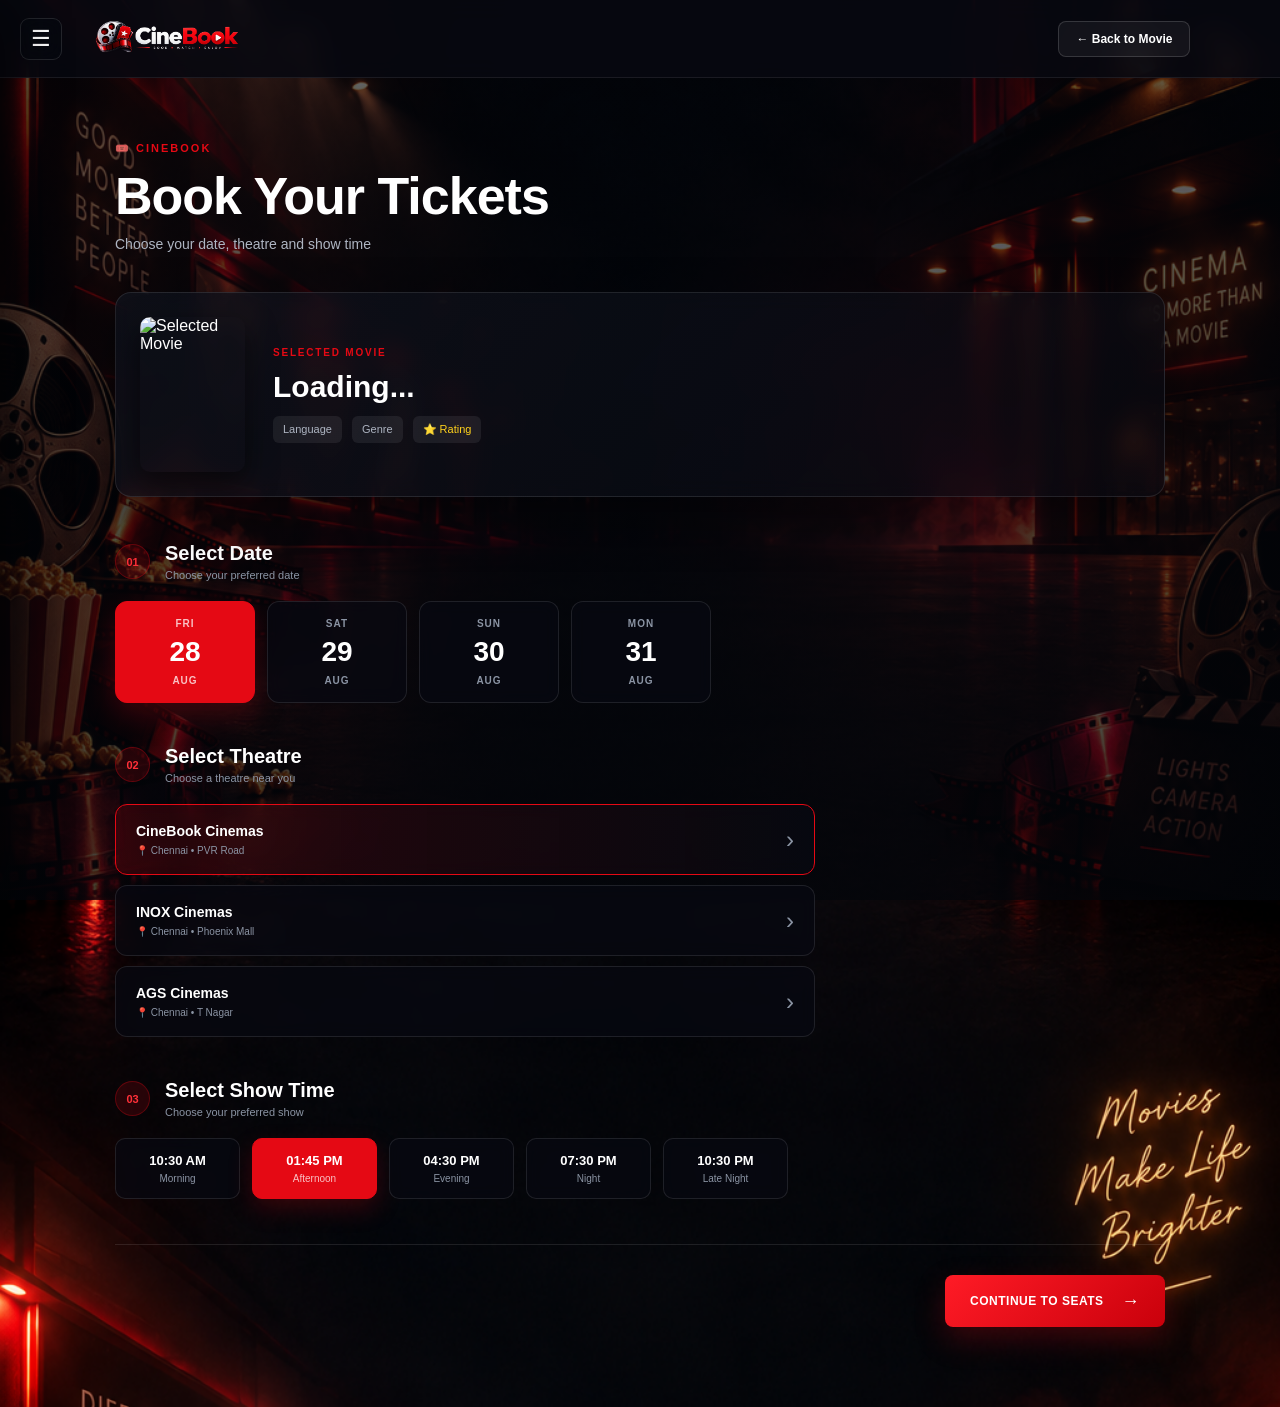
==== cinebook/booking.html @ da177b56 "first push" ====
<!DOCTYPE html>
<html lang="en">

<head>
    <meta charset="UTF-8">

    <meta name="viewport"
          content="width=device-width, initial-scale=1.0">

    <title>CineBook | Book Tickets</title>
    <link rel="icon" type="image/png" href="assests/logos/cinebook-icon.png">

    <link rel="stylesheet" href="css/booking.css">
</head>

<body>
    <!-- =========================================
     SIDEBAR MENU
========================================= -->

<button class="menu-button" id="menuButton" type="button">
    ☰
</button>

<aside class="sidebar" id="sidebar">

    <div class="sidebar-header">

        <div class="sidebar-logo">
            <img
                src="assests/logos/cinebook-logo.png"
                alt="CineBook Logo"
            >
        </div>

        <button
            class="close-sidebar"
            id="closeSidebar"
            type="button">
            ×
        </button>

    </div>


    <nav class="sidebar-nav">

        <a href="index.html" class="nav-item">
            <span>🏠</span>
            <p>Home</p>
        </a>

        <a href="movies.html" class="nav-item">
            <span>🎬</span>
            <p>Movies</p>
        </a>

        <a href="index.html#trending" class="nav-item">
            <span>🔥</span>
            <p>Trending</p>
        </a>

        <a href="index.html#recent" class="nav-item">
            <span>🆕</span>
            <p>Recently Added</p>
        </a>

        <a href="index.html#languages" class="nav-item">
            <span>🌐</span>
            <p>Languages</p>
        </a>

        <div class="sidebar-divider"></div>

        <a href="profile.html" class="nav-item">
            <span>👤</span>
            <p>Profile</p>
        </a>

        <a href="#" class="nav-item" id="bookingLogoutButton">
            <span>🚪</span>
            <p>Logout</p>
        </a>

    </nav>


    <div class="sidebar-bottom">
        <p>Enjoy your movie night 🍿</p>
    </div>

</aside>


<div class="sidebar-overlay" id="sidebarOverlay"></div>


    <!-- HEADER -->
    <header class="booking-header">
        <a href="index.html" class="brand">
    <img
        src="assests/logos/cinebook-logo.png"
        alt="CineBook Logo"
    >
</a>

        <a href="movie-details.html" class="back-link">
            ← Back to Movie
        </a>

    </header>


    <!-- BOOKING PAGE -->
    <main class="booking-page">

        <div class="booking-container">

            <!-- PAGE TITLE -->
            <div class="booking-heading">

                <span>🎟️ CINEBOOK</span>

                <h1>
                    Book Your Tickets
                </h1>

                <p>
                    Choose your date, theatre and show time
                </p>

            </div>


            <!-- SELECTED MOVIE -->
            <section class="selected-movie">

                <div class="selected-movie-poster">

                    <img
                        id="bookingMoviePoster"
                        src=""
                        alt="Selected Movie"
                    >

                </div>


                <div class="selected-movie-info">

                    <span class="movie-label">
                        SELECTED MOVIE
                    </span>

                    <h2 id="bookingMovieTitle">
                        Loading...
                    </h2>

                    <div class="booking-movie-meta">

                        <span id="bookingMovieLanguage">
                            Language
                        </span>

                        <span id="bookingMovieGenre">
                            Genre
                        </span>

                        <span id="bookingMovieRating">
                            ⭐ Rating
                        </span>

                    </div>

                </div>

            </section>


            <!-- DATE -->
            <section class="booking-section">

                <div class="section-title">

                    <span>01</span>

                    <div>
                        <h2>Select Date</h2>
                        <p>Choose your preferred date</p>
                    </div>

                </div>


                <div class="date-options">

                    <button class="date-card active" type="button">

                        <span>FRI</span>
                        <strong>28</strong>
                        <small>AUG</small>

                    </button>

                    <button class="date-card" type="button">

                        <span>SAT</span>
                        <strong>29</strong>
                        <small>AUG</small>

                    </button>

                    <button class="date-card" type="button">

                        <span>SUN</span>
                        <strong>30</strong>
                        <small>AUG</small>

                    </button>

                    <button class="date-card" type="button">

                        <span>MON</span>
                        <strong>31</strong>
                        <small>AUG</small>

                    </button>

                </div>

            </section>


            <!-- THEATRE -->
            <section class="booking-section">

                <div class="section-title">

                    <span>02</span>

                    <div>
                        <h2>Select Theatre</h2>
                        <p>Choose a theatre near you</p>
                    </div>

                </div>


                <div class="theatre-options">

                    <button class="theatre-card active"
                            type="button">

                        <div>
                            <strong>CineBook Cinemas</strong>

                            <small>
                                📍 Chennai • PVR Road
                            </small>
                        </div>

                        <span>›</span>

                    </button>


                    <button class="theatre-card"
                            type="button">

                        <div>
                            <strong>INOX Cinemas</strong>

                            <small>
                                📍 Chennai • Phoenix Mall
                            </small>
                        </div>

                        <span>›</span>

                    </button>


                    <button class="theatre-card"
                            type="button">

                        <div>
                            <strong>AGS Cinemas</strong>

                            <small>
                                📍 Chennai • T Nagar
                            </small>
                        </div>

                        <span>›</span>

                    </button>

                </div>

            </section>


            <!-- SHOW TIME -->
            <section class="booking-section">

                <div class="section-title">

                    <span>03</span>

                    <div>
                        <h2>Select Show Time</h2>
                        <p>Choose your preferred show</p>
                    </div>

                </div>


                <div class="time-options">

                    <button class="time-card" type="button">
                        <strong>10:30 AM</strong>
                        <small>Morning</small>
                    </button>

                    <button class="time-card active" type="button">
                        <strong>01:45 PM</strong>
                        <small>Afternoon</small>
                    </button>

                    <button class="time-card" type="button">
                        <strong>04:30 PM</strong>
                        <small>Evening</small>
                    </button>

                    <button class="time-card" type="button">
                        <strong>07:30 PM</strong>
                        <small>Night</small>
                    </button>

                    <button class="time-card" type="button">
                        <strong>10:30 PM</strong>
                        <small>Late Night</small>
                    </button>

                </div>

            </section>


            <!-- CONTINUE -->
            <div class="booking-continue">

                <button
                    type="button"
                    id="continueBooking"
                    class="continue-button">

                    CONTINUE TO SEATS
                    <span>→</span>

                </button>

            </div>

        </div>

    </main>


    <!-- JAVASCRIPT -->

    <script src="data/movies.js"></script>

    <script src="js/booking.js"></script>
    <script>
    const menuButton = document.getElementById("menuButton");
    const sidebar = document.getElementById("sidebar");
    const closeSidebar = document.getElementById("closeSidebar");
    const sidebarOverlay = document.getElementById("sidebarOverlay");

    menuButton.addEventListener("click", function () {
        sidebar.classList.add("active");
        sidebarOverlay.classList.add("active");
    });

    closeSidebar.addEventListener("click", function () {
        sidebar.classList.remove("active");
        sidebarOverlay.classList.remove("active");
    });

    sidebarOverlay.addEventListener("click", function () {
        sidebar.classList.remove("active");
        sidebarOverlay.classList.remove("active");
    });
</script>


</body>

</html>
---- cinebook/css/booking.css ----
/* =========================================
   CINEBOOK - BOOKING PAGE
========================================= */

* {
    margin: 0;
    padding: 0;
    box-sizing: border-box;
}


/* =========================================
   BODY - CINEMATIC BACKGROUND
========================================= */

body {
    min-height: 100vh;

    color: #ffffff;

    font-family: Arial, Helvetica, sans-serif;

    background:
        linear-gradient(
            rgba(3, 5, 10, 0.62),
            rgba(3, 5, 10, 0.74)
        ),
        url("../assests/images/backgrounds/homepage-bg.jpg");

    background-size: cover;
    background-position: center top;
    background-repeat: no-repeat;
    background-attachment: fixed;
}


/* =========================================
   HEADER
========================================= */

.booking-header {
    height: 78px;

    display: flex;
    align-items: center;
    justify-content: space-between;

    padding: 0 7%;

    background: rgba(7, 9, 16, 0.88);

    border-bottom: 1px solid rgba(255, 255, 255, 0.08);

    backdrop-filter: blur(12px);

    position: sticky;
    top: 0;

    z-index: 100;
}


/* =========================================
   LOGO
========================================= */

.booking-logo {
    color: #ffffff;

    text-decoration: none;

    font-size: 24px;
    font-weight: 800;
}

.booking-logo span {
    color: #e50914;
}


/* IMAGE LOGO */

.brand {
    display: flex;
    align-items: center;

    text-decoration: none;
}

.brand img {
    width: 155px;
    height: auto;

    display: block;

    object-fit: contain;
}


/* =========================================
   BACK BUTTON
========================================= */

.back-link {
    padding: 10px 17px;

    border: 1px solid rgba(255, 255, 255, 0.15);

    border-radius: 8px;

    background: rgba(255, 255, 255, 0.05);

    color: #ffffff;

    text-decoration: none;

    font-size: 12px;
    font-weight: 700;

    transition: 0.3s ease;
}

.back-link:hover {
    background: #e50914;

    border-color: #e50914;

    transform: translateY(-2px);
}


/* =========================================
   PAGE
========================================= */

.booking-page {
    min-height: calc(100vh - 78px);

    padding: 60px 7% 80px;

    /* IMPORTANT:
       Don't cover the body background */
    background: transparent;
}

.booking-container {
    width: 100%;

    max-width: 1050px;

    margin: 0 auto;
}


/* =========================================
   HEADING
========================================= */

.booking-heading {
    margin-bottom: 40px;
}

.booking-heading > span {
    color: #e50914;

    font-size: 11px;
    font-weight: 800;

    letter-spacing: 2px;
}

.booking-heading h1 {
    margin-top: 10px;

    font-size: clamp(32px, 5vw, 52px);

    font-weight: 900;

    letter-spacing: -1px;
}

.booking-heading p {
    margin-top: 10px;

    color: #aeb5c2;

    font-size: 14px;
}


/* =========================================
   SELECTED MOVIE
========================================= */

.selected-movie {
    display: flex;
    align-items: center;

    gap: 28px;

    padding: 24px;

    margin-bottom: 45px;

    border: 1px solid rgba(255, 255, 255, 0.10);

    border-radius: 16px;

    background:
        linear-gradient(
            135deg,
            rgba(15, 18, 28, 0.78),
            rgba(8, 10, 18, 0.62)
        );

    backdrop-filter: blur(10px);

    box-shadow:
        0 20px 50px rgba(0, 0, 0, 0.35);
}

.selected-movie-poster {
    width: 105px;
    height: 155px;

    flex-shrink: 0;

    overflow: hidden;

    border-radius: 10px;

    box-shadow:
        0 12px 30px rgba(0, 0, 0, 0.55);
}

.selected-movie-poster img {
    width: 100%;
    height: 100%;

    display: block;

    object-fit: cover;
}

.selected-movie-info {
    display: flex;
    flex-direction: column;

    gap: 12px;
}

.movie-label {
    color: #e50914;

    font-size: 10px;
    font-weight: 800;

    letter-spacing: 1.8px;
}

.selected-movie-info h2 {
    font-size: 30px;

    font-weight: 800;
}

.booking-movie-meta {
    display: flex;

    flex-wrap: wrap;

    gap: 10px;
}

.booking-movie-meta span {
    padding: 7px 10px;

    border-radius: 6px;

    background: rgba(255, 255, 255, 0.07);

    color: #aeb5c2;

    font-size: 11px;
}

.booking-movie-meta span:last-child {
    color: #ffd21c;
}


/* =========================================
   BOOKING SECTION
========================================= */

.booking-section {
    margin-bottom: 42px;
}

.section-title {
    display: flex;
    align-items: center;

    gap: 15px;

    margin-bottom: 20px;
}

.section-title > span {
    width: 35px;
    height: 35px;

    display: flex;
    align-items: center;
    justify-content: center;

    border-radius: 50%;

    background: rgba(229, 9, 20, 0.15);

    border: 1px solid rgba(229, 9, 20, 0.3);

    color: #ff3038;

    font-size: 11px;
    font-weight: 800;
}

.section-title h2 {
    font-size: 20px;

    font-weight: 800;
}

.section-title p {
    margin-top: 4px;

    color: #8b94a4;

    font-size: 11px;
}


/* =========================================
   DATE OPTIONS
========================================= */

.date-options {
    display: grid;

    grid-template-columns:
        repeat(4, minmax(90px, 140px));

    gap: 12px;
}

.date-card {
    padding: 16px 10px;

    border: 1px solid rgba(255, 255, 255, 0.10);

    border-radius: 12px;

    background: rgba(8, 10, 18, 0.68);

    backdrop-filter: blur(8px);

    color: #ffffff;

    cursor: pointer;

    transition: 0.3s ease;
}

.date-card span,
.date-card small {
    display: block;

    color: #8b94a4;

    font-size: 10px;
    font-weight: 700;

    letter-spacing: 1px;
}

.date-card strong {
    display: block;

    margin: 7px 0;

    font-size: 28px;
}

.date-card:hover {
    border-color: rgba(229, 9, 20, 0.5);

    transform: translateY(-4px);
}

.date-card.active {
    background: #e50914;

    border-color: #e50914;

    box-shadow:
        0 12px 30px rgba(229, 9, 20, 0.25);
}

.date-card.active span,
.date-card.active small {
    color: rgba(255, 255, 255, 0.75);
}


/* =========================================
   THEATRES
========================================= */

.theatre-options {
    display: grid;

    gap: 10px;

    max-width: 700px;
}

.theatre-card {
    width: 100%;

    display: flex;
    align-items: center;
    justify-content: space-between;

    padding: 18px 20px;

    border: 1px solid rgba(255, 255, 255, 0.10);

    border-radius: 12px;

    background: rgba(8, 10, 18, 0.68);

    backdrop-filter: blur(8px);

    color: #ffffff;

    text-align: left;

    cursor: pointer;

    transition: 0.3s ease;
}

.theatre-card div {
    display: flex;

    flex-direction: column;

    gap: 6px;
}

.theatre-card strong {
    font-size: 14px;
}

.theatre-card small {
    color: #8b94a4;

    font-size: 10px;
}

.theatre-card > span {
    color: #8b94a4;

    font-size: 24px;

    transition: 0.3s ease;
}

.theatre-card:hover {
    border-color: rgba(229, 9, 20, 0.4);

    transform: translateX(4px);
}

.theatre-card:hover > span {
    color: #e50914;
}

.theatre-card.active {
    border-color: #e50914;

    background:
        linear-gradient(
            90deg,
            rgba(229, 9, 20, 0.16),
            rgba(8, 10, 18, 0.70)
        );
}


/* =========================================
   SHOW TIMES
========================================= */

.time-options {
    display: flex;

    flex-wrap: wrap;

    gap: 12px;
}

.time-card {
    min-width: 125px;

    padding: 14px 18px;

    border: 1px solid rgba(255, 255, 255, 0.10);

    border-radius: 10px;

    background: rgba(8, 10, 18, 0.68);

    backdrop-filter: blur(8px);

    color: #ffffff;

    cursor: pointer;

    transition: 0.3s ease;
}

.time-card strong {
    display: block;

    font-size: 13px;
}

.time-card small {
    display: block;

    margin-top: 5px;

    color: #8b94a4;

    font-size: 10px;
}

.time-card:hover {
    border-color: rgba(229, 9, 20, 0.5);

    transform: translateY(-3px);
}

.time-card.active {
    background: #e50914;

    border-color: #e50914;

    box-shadow:
        0 10px 25px rgba(229, 9, 20, 0.22);
}

.time-card.active small {
    color: rgba(255, 255, 255, 0.75);
}


/* =========================================
   CONTINUE BUTTON
========================================= */

.booking-continue {
    display: flex;

    justify-content: flex-end;

    margin-top: 45px;

    padding-top: 30px;

    border-top: 1px solid rgba(255, 255, 255, 0.10);
}

.continue-button {
    min-height: 52px;

    padding: 0 25px;

    display: flex;

    align-items: center;

    gap: 18px;

    border: none;

    border-radius: 8px;

    background:
        linear-gradient(
            135deg,
            #ff1b26,
            #c9000b
        );

    color: #ffffff;

    font-size: 12px;
    font-weight: 800;

    letter-spacing: 0.5px;

    cursor: pointer;

    box-shadow:
        0 12px 30px rgba(229, 9, 20, 0.25);

    transition: 0.3s ease;
}

.continue-button span {
    font-size: 18px;

    transition: transform 0.3s ease;
}

.continue-button:hover {
    transform: translateY(-4px);

    box-shadow:
        0 18px 40px rgba(229, 9, 20, 0.4);
}

.continue-button:hover span {
    transform: translateX(5px);
}


/* =========================================
   RESPONSIVE
========================================= */

@media (max-width: 700px) {

    .booking-header {
        padding: 0 5%;
    }

    .booking-page {
        padding: 45px 5% 60px;
    }

    .selected-movie {
        align-items: flex-start;
    }

    .selected-movie-info h2 {
        font-size: 24px;
    }

    .date-options {
        grid-template-columns:
            repeat(2, 1fr);
    }

    .booking-continue {
        justify-content: stretch;
    }

    .continue-button {
        width: 100%;

        justify-content: center;
    }
}


@media (max-width: 480px) {

    .brand img {
        width: 130px;
    }

    .booking-logo {
        font-size: 20px;
    }

    .back-link {
        padding: 8px 10px;

        font-size: 10px;
    }

    .selected-movie {
        flex-direction: column;
    }

    .selected-movie-poster {
        width: 120px;
        height: 175px;
    }

    .time-options {
        display: grid;

        grid-template-columns:
            repeat(2, 1fr);
    }

    .time-card {
        min-width: 0;
    }
}
/* =========================================
   SIDE MENU
========================================= */

.menu-button {
    position: fixed;

    top: 18px;
    left: 20px;

    width: 42px;
    height: 42px;

    display: flex;
    align-items: center;
    justify-content: center;

    border: 1px solid rgba(255, 255, 255, 0.12);
    border-radius: 9px;

    background: rgba(7, 9, 16, 0.85);

    color: #ffffff;

    font-size: 22px;

    cursor: pointer;

    z-index: 1000;

    backdrop-filter: blur(12px);

    transition: 0.3s ease;
}

.menu-button:hover {
    background: #e50914;
    border-color: #e50914;

    transform: translateY(-2px);
}


/* SIDEBAR */

.sidebar {
    position: fixed;

    top: 0;
    left: 0;

    width: 280px;
    height: 100vh;

    padding: 25px 18px;

    background:
        linear-gradient(
            180deg,
            rgba(12, 14, 23, 0.98),
            rgba(5, 7, 12, 0.98)
        );

    border-right: 1px solid rgba(255, 255, 255, 0.08);

    box-shadow:
        15px 0 50px rgba(0, 0, 0, 0.45);

    backdrop-filter: blur(18px);

    z-index: 1100;

    transform: translateX(-100%);

    transition: transform 0.35s ease;

    overflow-y: auto;
}


/* OPEN SIDEBAR */

.sidebar.active {
    transform: translateX(0);
}


/* SIDEBAR HEADER */

.sidebar-header {
    min-height: 60px;

    display: flex;
    align-items: center;
    justify-content: space-between;

    margin-bottom: 25px;
}


/* LOGO */

.sidebar-logo {
    display: flex;
    align-items: center;

    width: 150px;
    height: 45px;

    overflow: hidden;
}

.sidebar-logo img {
    width: 150px;
    height: auto;

    display: block;

    object-fit: contain;
}


/* CLOSE BUTTON */

.close-sidebar {
    width: 35px;
    height: 35px;

    border: none;
    border-radius: 8px;

    background: rgba(255, 255, 255, 0.06);

    color: #ffffff;

    font-size: 23px;

    cursor: pointer;

    transition: 0.3s ease;
}

.close-sidebar:hover {
    background: #e50914;
}


/* NAVIGATION */

.sidebar-nav {
    display: flex;
    flex-direction: column;

    gap: 7px;
}


.nav-item {
    min-height: 48px;

    display: flex;
    align-items: center;

    gap: 14px;

    padding: 0 15px;

    border-radius: 9px;

    color: #aeb5c2;

    text-decoration: none;

    transition: 0.25s ease;
}

.nav-item span {
    width: 25px;

    text-align: center;

    font-size: 18px;
}

.nav-item p {
    margin: 0;

    font-size: 12px;
    font-weight: 700;
}


.nav-item:hover {
    background: rgba(229, 9, 20, 0.10);

    color: #ffffff;

    transform: translateX(4px);
}


/* DIVIDER */

.sidebar-divider {
    height: 1px;

    margin: 15px 5px;

    background: rgba(255, 255, 255, 0.08);
}


/* BOTTOM */

.sidebar-bottom {
    margin-top: 30px;

    padding: 18px;

    border-radius: 10px;

    background: rgba(255, 255, 255, 0.035);

    text-align: center;
}

.sidebar-bottom p {
    color: #687283;

    font-size: 10px;

    line-height: 1.5;
}


/* OVERLAY */

.sidebar-overlay {
    position: fixed;

    inset: 0;

    background: rgba(0, 0, 0, 0.60);

    opacity: 0;
    visibility: hidden;

    z-index: 1050;

    transition: 0.3s ease;
}

.sidebar-overlay.active {
    opacity: 1;
    visibility: visible;
}


/* MOBILE */

@media (max-width: 600px) {

    .menu-button {
        top: 17px;
        left: 15px;

        width: 40px;
        height: 40px;
    }

    .sidebar {
        width: 260px;
    }

}
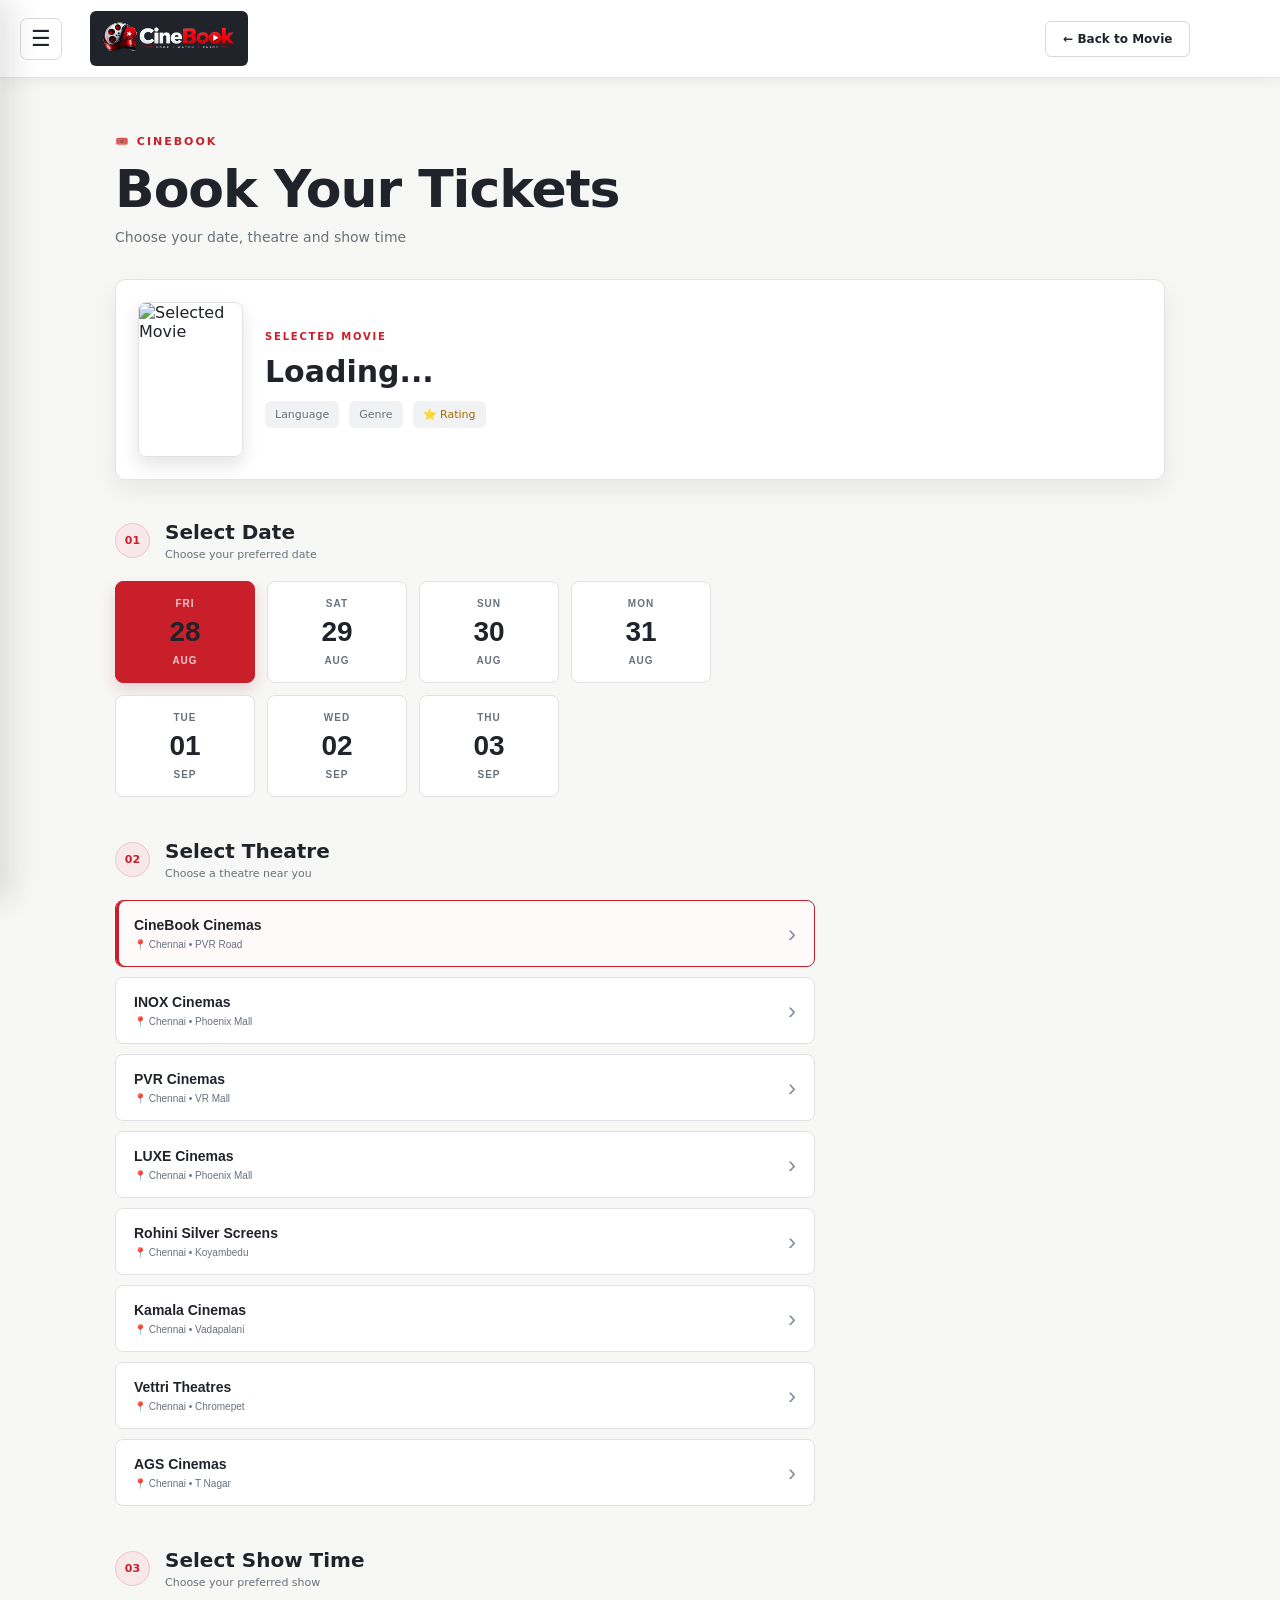
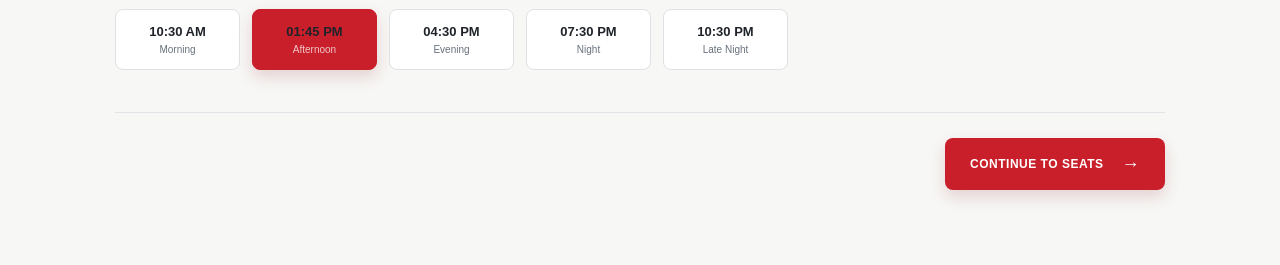
==== commit 429f6dc9: "changes" ====
--- a/cinebook/booking.html
+++ b/cinebook/booking.html
@@ -11,6 +11,7 @@
     <link rel="icon" type="image/png" href="assests/logos/cinebook-icon.png">
 
     <link rel="stylesheet" href="css/booking.css">
+
 </head>
 
 <body>
@@ -226,6 +227,30 @@
 
                     </button>
 
+                    <button class="date-card" type="button">
+
+                        <span>TUE</span>
+                        <strong>01</strong>
+                        <small>SEP</small>
+
+                    </button>
+
+                    <button class="date-card" type="button">
+
+                        <span>WED</span>
+                        <strong>02</strong>
+                        <small>SEP</small>
+
+                    </button>
+
+                    <button class="date-card" type="button">
+
+                        <span>THU</span>
+                        <strong>03</strong>
+                        <small>SEP</small>
+
+                    </button>
+
                 </div>
 
             </section>
@@ -273,6 +298,66 @@
                             <small>
                                 📍 Chennai • Phoenix Mall
                             </small>
+                        </div>
+
+                        <span>›</span>
+
+                    </button>
+
+                    <button class="theatre-card"
+                            type="button">
+
+                        <div>
+                            <strong>PVR Cinemas</strong>
+                            <small>📍 Chennai • VR Mall</small>
+                        </div>
+
+                        <span>›</span>
+
+                    </button>
+
+                    <button class="theatre-card"
+                            type="button">
+
+                        <div>
+                            <strong>LUXE Cinemas</strong>
+                            <small>📍 Chennai • Phoenix Mall</small>
+                        </div>
+
+                        <span>›</span>
+
+                    </button>
+
+                    <button class="theatre-card"
+                            type="button">
+
+                        <div>
+                            <strong>Rohini Silver Screens</strong>
+                            <small>📍 Chennai • Koyambedu</small>
+                        </div>
+
+                        <span>›</span>
+
+                    </button>
+
+                    <button class="theatre-card"
+                            type="button">
+
+                        <div>
+                            <strong>Kamala Cinemas</strong>
+                            <small>📍 Chennai • Vadapalani</small>
+                        </div>
+
+                        <span>›</span>
+
+                    </button>
+
+                    <button class="theatre-card"
+                            type="button">
+
+                        <div>
+                            <strong>Vettri Theatres</strong>
+                            <small>📍 Chennai • Chromepet</small>
                         </div>
 
                         <span>›</span>
--- a/cinebook/css/booking.css
+++ b/cinebook/css/booking.css
@@ -16,21 +16,11 @@
 body {
     min-height: 100vh;
 
-    color: #ffffff;
-
-    font-family: Arial, Helvetica, sans-serif;
-
-    background:
-        linear-gradient(
-            rgba(3, 5, 10, 0.62),
-            rgba(3, 5, 10, 0.74)
-        ),
-        url("../assests/images/backgrounds/homepage-bg.jpg");
-
-    background-size: cover;
-    background-position: center top;
-    background-repeat: no-repeat;
-    background-attachment: fixed;
+    color: #20242a;
+
+    font-family: Inter, ui-sans-serif, system-ui, -apple-system, BlinkMacSystemFont, "Segoe UI", sans-serif;
+
+    background: #f7f7f5;
 }
 
 
@@ -47,11 +37,10 @@
 
     padding: 0 7%;
 
-    background: rgba(7, 9, 16, 0.88);
-
-    border-bottom: 1px solid rgba(255, 255, 255, 0.08);
-
-    backdrop-filter: blur(12px);
+    background: #ffffff;
+
+    border-bottom: 1px solid #e1e3e6;
+    box-shadow: 0 3px 14px rgba(31, 35, 40, .06);
 
     position: sticky;
     top: 0;
@@ -84,11 +73,15 @@
     display: flex;
     align-items: center;
 
+    padding: 4px 8px;
+    border-radius: 6px;
+    background: #20242a;
+
     text-decoration: none;
 }
 
 .brand img {
-    width: 155px;
+    width: 142px;
     height: auto;
 
     display: block;
@@ -104,13 +97,13 @@
 .back-link {
     padding: 10px 17px;
 
-    border: 1px solid rgba(255, 255, 255, 0.15);
-
-    border-radius: 8px;
-
-    background: rgba(255, 255, 255, 0.05);
-
-    color: #ffffff;
+    border: 1px solid #d7d9dd;
+
+    border-radius: 6px;
+
+    background: #ffffff;
+
+    color: #20242a;
 
     text-decoration: none;
 
@@ -121,11 +114,13 @@
 }
 
 .back-link:hover {
-    background: #e50914;
-
-    border-color: #e50914;
-
-    transform: translateY(-2px);
+    background: #c91f2b;
+
+    border-color: #c91f2b;
+
+    color: #ffffff;
+
+    transform: translateY(-1px);
 }
 
 
@@ -136,11 +131,11 @@
 .booking-page {
     min-height: calc(100vh - 78px);
 
-    padding: 60px 7% 80px;
+    padding: 52px 7% 75px;
 
     /* IMPORTANT:
        Don't cover the body background */
-    background: transparent;
+    background: #f7f7f5;
 }
 
 .booking-container {
@@ -157,11 +152,11 @@
 ========================================= */
 
 .booking-heading {
-    margin-bottom: 40px;
+    margin-bottom: 34px;
 }
 
 .booking-heading > span {
-    color: #e50914;
+    color: #c91f2b;
 
     font-size: 11px;
     font-weight: 800;
@@ -174,7 +169,8 @@
 
     font-size: clamp(32px, 5vw, 52px);
 
-    font-weight: 900;
+    color: #20242a;
+    font-weight: 800;
 
     letter-spacing: -1px;
 }
@@ -182,7 +178,7 @@
 .booking-heading p {
     margin-top: 10px;
 
-    color: #aeb5c2;
+    color: #68717c;
 
     font-size: 14px;
 }
@@ -196,27 +192,18 @@
     display: flex;
     align-items: center;
 
-    gap: 28px;
-
-    padding: 24px;
-
-    margin-bottom: 45px;
-
-    border: 1px solid rgba(255, 255, 255, 0.10);
-
-    border-radius: 16px;
-
-    background:
-        linear-gradient(
-            135deg,
-            rgba(15, 18, 28, 0.78),
-            rgba(8, 10, 18, 0.62)
-        );
-
-    backdrop-filter: blur(10px);
-
-    box-shadow:
-        0 20px 50px rgba(0, 0, 0, 0.35);
+    gap: 22px;
+
+    padding: 22px;
+
+    margin-bottom: 40px;
+
+    border: 1px solid #e1e3e6;
+
+    border-radius: 10px;
+
+    background: #ffffff;
+    box-shadow: 0 10px 24px rgba(31, 35, 40, .07);
 }
 
 .selected-movie-poster {
@@ -227,10 +214,10 @@
 
     overflow: hidden;
 
-    border-radius: 10px;
-
-    box-shadow:
-        0 12px 30px rgba(0, 0, 0, 0.55);
+    border-radius: 8px;
+
+    border: 1px solid #e1e3e6;
+    box-shadow: 0 8px 18px rgba(31, 35, 40, .12);
 }
 
 .selected-movie-poster img {
@@ -250,7 +237,7 @@
 }
 
 .movie-label {
-    color: #e50914;
+    color: #c91f2b;
 
     font-size: 10px;
     font-weight: 800;
@@ -261,6 +248,7 @@
 .selected-movie-info h2 {
     font-size: 30px;
 
+    color: #20242a;
     font-weight: 800;
 }
 
@@ -277,15 +265,15 @@
 
     border-radius: 6px;
 
-    background: rgba(255, 255, 255, 0.07);
-
-    color: #aeb5c2;
+    background: #f1f2f3;
+
+    color: #68717c;
 
     font-size: 11px;
 }
 
 .booking-movie-meta span:last-child {
-    color: #ffd21c;
+    color: #a36a00;
 }
 
 
@@ -316,11 +304,11 @@
 
     border-radius: 50%;
 
-    background: rgba(229, 9, 20, 0.15);
-
-    border: 1px solid rgba(229, 9, 20, 0.3);
-
-    color: #ff3038;
+    background: #f8e8e9;
+
+    border: 1px solid #efc5c8;
+
+    color: #c91f2b;
 
     font-size: 11px;
     font-weight: 800;
@@ -329,13 +317,14 @@
 .section-title h2 {
     font-size: 20px;
 
+    color: #20242a;
     font-weight: 800;
 }
 
 .section-title p {
     margin-top: 4px;
 
-    color: #8b94a4;
+    color: #68717c;
 
     font-size: 11px;
 }
@@ -357,15 +346,13 @@
 .date-card {
     padding: 16px 10px;
 
-    border: 1px solid rgba(255, 255, 255, 0.10);
-
-    border-radius: 12px;
-
-    background: rgba(8, 10, 18, 0.68);
-
-    backdrop-filter: blur(8px);
-
-    color: #ffffff;
+    border: 1px solid #dfe1e4;
+
+    border-radius: 8px;
+
+    background: #ffffff;
+
+    color: #20242a;
 
     cursor: pointer;
 
@@ -376,7 +363,7 @@
 .date-card small {
     display: block;
 
-    color: #8b94a4;
+    color: #68717c;
 
     font-size: 10px;
     font-weight: 700;
@@ -393,18 +380,17 @@
 }
 
 .date-card:hover {
-    border-color: rgba(229, 9, 20, 0.5);
-
-    transform: translateY(-4px);
+    border-color: #d88b91;
+
+    transform: translateY(-2px);
 }
 
 .date-card.active {
-    background: #e50914;
-
-    border-color: #e50914;
-
-    box-shadow:
-        0 12px 30px rgba(229, 9, 20, 0.25);
+    background: #c91f2b;
+
+    border-color: #c91f2b;
+
+    box-shadow: 0 7px 16px rgba(130, 20, 28, .16);
 }
 
 .date-card.active span,
@@ -432,17 +418,15 @@
     align-items: center;
     justify-content: space-between;
 
-    padding: 18px 20px;
-
-    border: 1px solid rgba(255, 255, 255, 0.10);
-
-    border-radius: 12px;
-
-    background: rgba(8, 10, 18, 0.68);
-
-    backdrop-filter: blur(8px);
-
-    color: #ffffff;
+    padding: 16px 18px;
+
+    border: 1px solid #dfe1e4;
+
+    border-radius: 8px;
+
+    background: #ffffff;
+
+    color: #20242a;
 
     text-align: left;
 
@@ -464,13 +448,13 @@
 }
 
 .theatre-card small {
-    color: #8b94a4;
+    color: #68717c;
 
     font-size: 10px;
 }
 
 .theatre-card > span {
-    color: #8b94a4;
+    color: #87909a;
 
     font-size: 24px;
 
@@ -478,24 +462,20 @@
 }
 
 .theatre-card:hover {
-    border-color: rgba(229, 9, 20, 0.4);
-
-    transform: translateX(4px);
+    border-color: #d88b91;
+
+    transform: translateX(2px);
 }
 
 .theatre-card:hover > span {
-    color: #e50914;
+    color: #c91f2b;
 }
 
 .theatre-card.active {
-    border-color: #e50914;
-
-    background:
-        linear-gradient(
-            90deg,
-            rgba(229, 9, 20, 0.16),
-            rgba(8, 10, 18, 0.70)
-        );
+    border-color: #c91f2b;
+
+    background: #fffafa;
+    box-shadow: inset 3px 0 0 #c91f2b;
 }
 
 
@@ -516,15 +496,13 @@
 
     padding: 14px 18px;
 
-    border: 1px solid rgba(255, 255, 255, 0.10);
-
-    border-radius: 10px;
-
-    background: rgba(8, 10, 18, 0.68);
-
-    backdrop-filter: blur(8px);
-
-    color: #ffffff;
+    border: 1px solid #dfe1e4;
+
+    border-radius: 8px;
+
+    background: #ffffff;
+
+    color: #20242a;
 
     cursor: pointer;
 
@@ -542,24 +520,23 @@
 
     margin-top: 5px;
 
-    color: #8b94a4;
+    color: #68717c;
 
     font-size: 10px;
 }
 
 .time-card:hover {
-    border-color: rgba(229, 9, 20, 0.5);
-
-    transform: translateY(-3px);
+    border-color: #d88b91;
+
+    transform: translateY(-2px);
 }
 
 .time-card.active {
-    background: #e50914;
-
-    border-color: #e50914;
-
-    box-shadow:
-        0 10px 25px rgba(229, 9, 20, 0.22);
+    background: #c91f2b;
+
+    border-color: #c91f2b;
+
+    box-shadow: 0 7px 16px rgba(130, 20, 28, .16);
 }
 
 .time-card.active small {
@@ -576,11 +553,11 @@
 
     justify-content: flex-end;
 
-    margin-top: 45px;
-
-    padding-top: 30px;
-
-    border-top: 1px solid rgba(255, 255, 255, 0.10);
+    margin-top: 38px;
+
+    padding-top: 25px;
+
+    border-top: 1px solid #e1e3e6;
 }
 
 .continue-button {
@@ -598,12 +575,7 @@
 
     border-radius: 8px;
 
-    background:
-        linear-gradient(
-            135deg,
-            #ff1b26,
-            #c9000b
-        );
+    background: #c91f2b;
 
     color: #ffffff;
 
@@ -614,8 +586,7 @@
 
     cursor: pointer;
 
-    box-shadow:
-        0 12px 30px rgba(229, 9, 20, 0.25);
+    box-shadow: 0 7px 16px rgba(130, 20, 28, .16);
 
     transition: 0.3s ease;
 }
@@ -627,10 +598,10 @@
 }
 
 .continue-button:hover {
-    transform: translateY(-4px);
-
-    box-shadow:
-        0 18px 40px rgba(229, 9, 20, 0.4);
+    background: #ad1925;
+    transform: translateY(-1px);
+
+    box-shadow: 0 9px 20px rgba(130, 20, 28, .2);
 }
 
 .continue-button:hover span {
@@ -730,27 +701,28 @@
     align-items: center;
     justify-content: center;
 
-    border: 1px solid rgba(255, 255, 255, 0.12);
-    border-radius: 9px;
-
-    background: rgba(7, 9, 16, 0.85);
-
+    border: 1px solid #d7d9dd;
+    border-radius: 7px;
+
+    background: #ffffff;
+
+    color: #20242a;
+
+    font-size: 22px;
+
+    cursor: pointer;
+
+    z-index: 1000;
+
+    backdrop-filter: blur(12px);
+
+    transition: 0.3s ease;
+}
+
+.menu-button:hover {
+    background: #c91f2b;
+    border-color: #c91f2b;
     color: #ffffff;
-
-    font-size: 22px;
-
-    cursor: pointer;
-
-    z-index: 1000;
-
-    backdrop-filter: blur(12px);
-
-    transition: 0.3s ease;
-}
-
-.menu-button:hover {
-    background: #e50914;
-    border-color: #e50914;
 
     transform: translateY(-2px);
 }
@@ -769,19 +741,11 @@
 
     padding: 25px 18px;
 
-    background:
-        linear-gradient(
-            180deg,
-            rgba(12, 14, 23, 0.98),
-            rgba(5, 7, 12, 0.98)
-        );
-
-    border-right: 1px solid rgba(255, 255, 255, 0.08);
-
-    box-shadow:
-        15px 0 50px rgba(0, 0, 0, 0.45);
-
-    backdrop-filter: blur(18px);
+    background: #ffffff;
+
+    border-right: 1px solid #e1e3e6;
+
+    box-shadow: 12px 0 28px rgba(31,35,40,.12);
 
     z-index: 1100;
 
@@ -823,6 +787,10 @@
     height: 45px;
 
     overflow: hidden;
+
+    padding: 4px 8px;
+    border-radius: 6px;
+    background: #20242a;
 }
 
 .sidebar-logo img {
@@ -841,22 +809,23 @@
     width: 35px;
     height: 35px;
 
-    border: none;
-    border-radius: 8px;
-
-    background: rgba(255, 255, 255, 0.06);
-
+    border: 1px solid #d7d9dd;
+    border-radius: 7px;
+
+    background: #f1f2f3;
+
+    color: #20242a;
+
+    font-size: 23px;
+
+    cursor: pointer;
+
+    transition: 0.3s ease;
+}
+
+.close-sidebar:hover {
+    background: #c91f2b;
     color: #ffffff;
-
-    font-size: 23px;
-
-    cursor: pointer;
-
-    transition: 0.3s ease;
-}
-
-.close-sidebar:hover {
-    background: #e50914;
 }
 
 
@@ -880,9 +849,9 @@
 
     padding: 0 15px;
 
-    border-radius: 9px;
-
-    color: #aeb5c2;
+    border-radius: 7px;
+
+    color: #68717c;
 
     text-decoration: none;
 
@@ -906,11 +875,11 @@
 
 
 .nav-item:hover {
-    background: rgba(229, 9, 20, 0.10);
-
-    color: #ffffff;
-
-    transform: translateX(4px);
+    background: #f8e8e9;
+
+    color: #20242a;
+
+    transform: none;
 }
 
 
@@ -921,7 +890,7 @@
 
     margin: 15px 5px;
 
-    background: rgba(255, 255, 255, 0.08);
+    background: #e1e3e6;
 }
 
 
@@ -932,9 +901,11 @@
 
     padding: 18px;
 
-    border-radius: 10px;
-
-    background: rgba(255, 255, 255, 0.035);
+    border-radius: 8px;
+
+    background: #f1f2f3;
+
+    border: 1px solid #e1e3e6;
 
     text-align: center;
 }
@@ -955,7 +926,7 @@
 
     inset: 0;
 
-    background: rgba(0, 0, 0, 0.60);
+    background: rgba(32,36,42,.28);
 
     opacity: 0;
     visibility: hidden;
